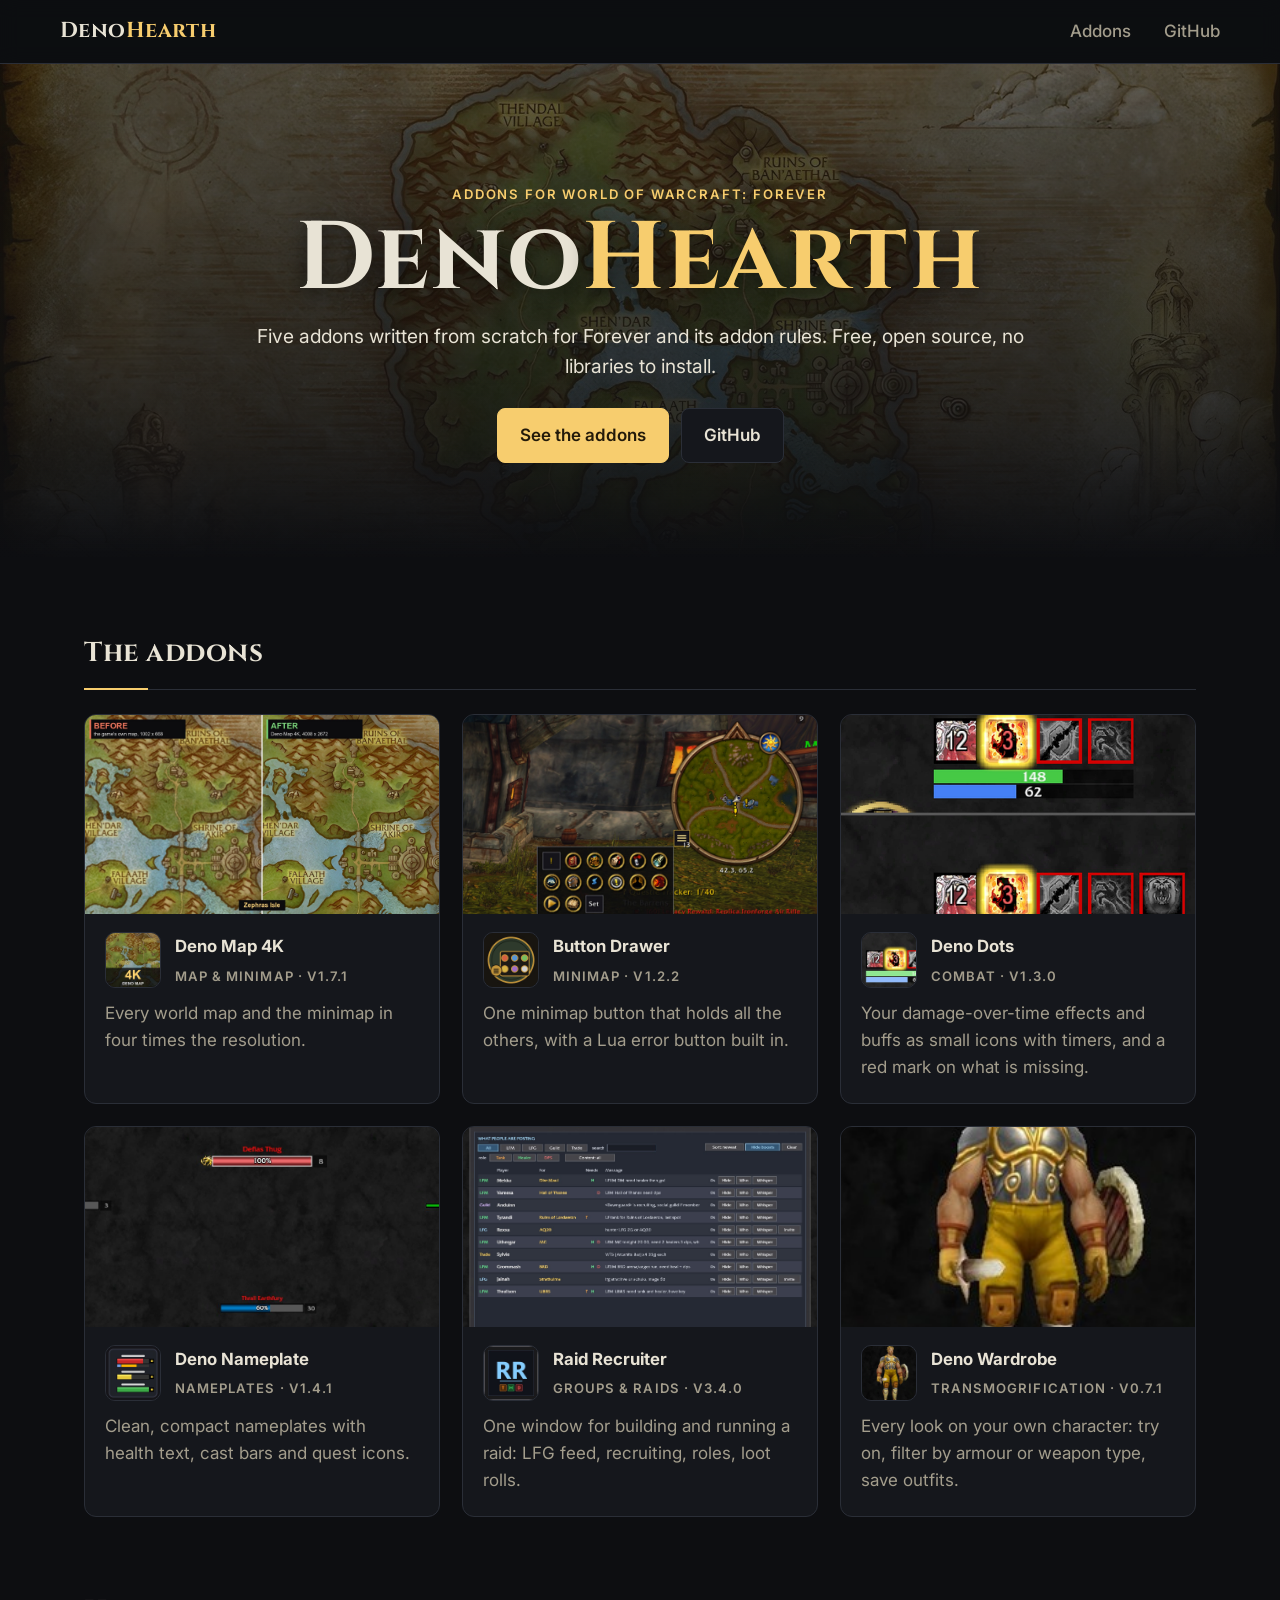
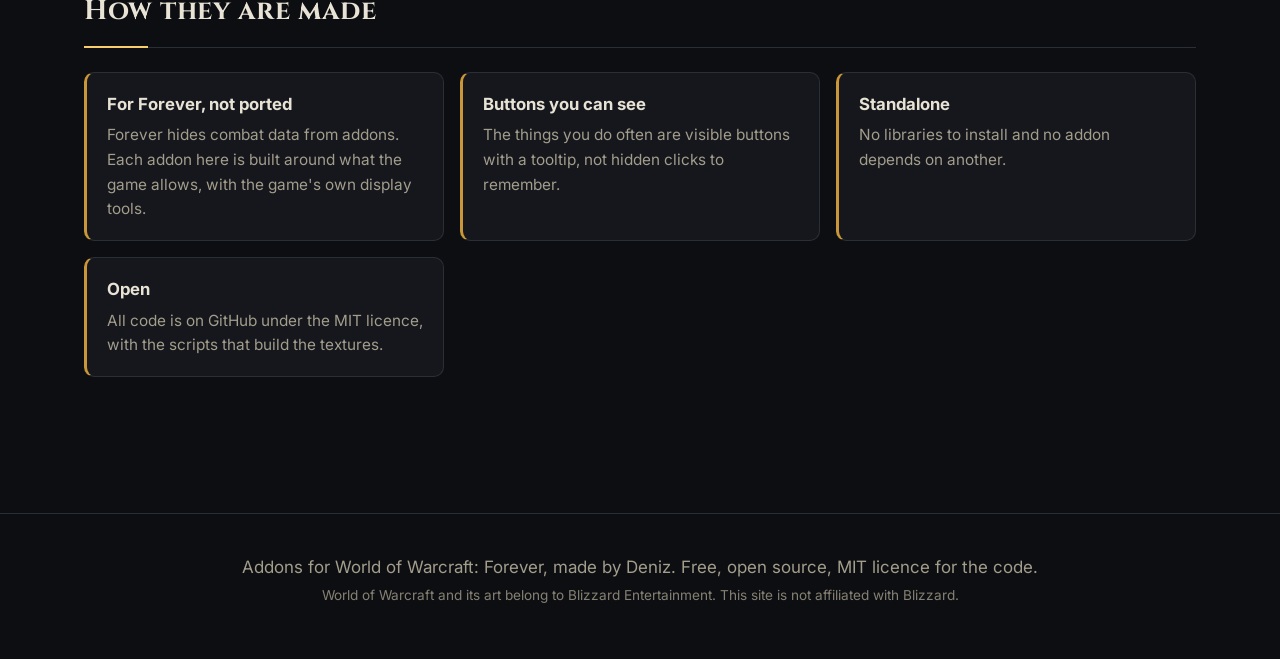
==== index.html @ 020c8f5a "Deno Wardrobe page Co-Authored-By: Claude Opus 5.5 <noreply@anthropic.com>" ====
<!doctype html>
<html lang="en">
<head>
<meta charset="utf-8">
<meta name="viewport" content="width=device-width, initial-scale=1">
<title>DenoHearth - addons for World of Warcraft: Forever</title>
<meta name="description" content="Five free addons for World of Warcraft: Forever: 4K world map and minimap, minimap button drawer, DoT tracker, nameplates and a raid recruiter.">
<meta property="og:title" content="DenoHearth - addons for World of Warcraft: Forever">
<meta property="og:description" content="Five free addons for World of Warcraft: Forever: 4K world map and minimap, minimap button drawer, DoT tracker, nameplates and a raid recruiter.">
<meta property="og:image" content="https://denohearth.github.io/img/banner.jpg">
<meta name="keywords" content="World of Warcraft Forever addons, WoW Forever addon, Classic Plus addons, 4K world map, HD minimap, nameplates, raid recruiting, DoT tracker, minimap button">
<link rel="preconnect" href="https://fonts.googleapis.com">
<link rel="preconnect" href="https://fonts.gstatic.com" crossorigin>
<link href="https://fonts.googleapis.com/css2?family=Cinzel:wght@600;700&family=Inter:wght@400;500;600&display=swap" rel="stylesheet">
<link rel="stylesheet" href="assets/site.css">
<link rel="icon" href="img/favicon.png">
</head>
<body>
<header class="top">
  <a class="brand" href="index.html">Deno<span>Hearth</span></a>
  <nav>
    <a href="index.html#addons">Addons</a>
    <a href="https://github.com/DenoHearth">GitHub</a>
  </nav>
</header>

<section class="hero">
  <div class="inner">
    <p class="kind">Addons for World of Warcraft: Forever</p>
    <h1>Deno<span>Hearth</span></h1>
    <p class="lead">Five addons written from scratch for Forever and its addon rules. Free, open source, no libraries to install.</p>
    <div class="buttons"><a class="btn primary" href="#addons">See the addons</a><a class="btn" href="https://github.com/DenoHearth">GitHub</a></div>
  </div>
</section>
<main>
  <section id="addons">
    <h2>The addons</h2>
    <div class="cards">
    <a class="card" href="addons/deno-map.html">
      <div class="thumb"><img loading="lazy" src="img/DenoMap-2-ZephrasIsle-before-after.jpg" alt=""></div>
      <div class="meta">
        <img class="logo" src="img/deno-map-logo.jpg" alt="" width="56" height="56">
        <div><h3>Deno Map 4K</h3><p class="kind">Map &amp; minimap · v1.7.1</p></div>
      </div>
      <p>Every world map and the minimap in four times the resolution.</p>
    </a>
    <a class="card" href="addons/button-drawer.html">
      <div class="thumb"><img loading="lazy" src="img/ButtonDrawer-1-drawer-open.jpg" alt=""></div>
      <div class="meta">
        <img class="logo" src="img/button-drawer-logo.jpg" alt="" width="56" height="56">
        <div><h3>Button Drawer</h3><p class="kind">Minimap · v1.2.2</p></div>
      </div>
      <p>One minimap button that holds all the others, with a Lua error button built in.</p>
    </a>
    <a class="card" href="addons/deno-dots.html">
      <div class="thumb"><img loading="lazy" src="img/DenoDots-1-up-and-missing.jpg" alt=""></div>
      <div class="meta">
        <img class="logo" src="img/deno-dots-logo.jpg" alt="" width="56" height="56">
        <div><h3>Deno Dots</h3><p class="kind">Combat · v1.3.0</p></div>
      </div>
      <p>Your damage-over-time effects and buffs as small icons with timers, and a red mark on what is missing.</p>
    </a>
    <a class="card" href="addons/deno-nameplate.html">
      <div class="thumb"><img loading="lazy" src="img/DenoNameplate-1-plates.jpg" alt=""></div>
      <div class="meta">
        <img class="logo" src="img/deno-nameplate-logo.jpg" alt="" width="56" height="56">
        <div><h3>Deno Nameplate</h3><p class="kind">Nameplates · v1.4.1</p></div>
      </div>
      <p>Clean, compact nameplates with health text, cast bars and quest icons.</p>
    </a>
    <a class="card" href="addons/raid-recruiter.html">
      <div class="thumb"><img loading="lazy" src="img/RaidRecruiter-1-lfg-feed.jpg" alt=""></div>
      <div class="meta">
        <img class="logo" src="img/raid-recruiter-logo.jpg" alt="" width="56" height="56">
        <div><h3>Raid Recruiter</h3><p class="kind">Groups &amp; raids · v3.4.0</p></div>
      </div>
      <p>One window for building and running a raid: LFG feed, recruiting, roles, loot rolls.</p>
    </a>
    <a class="card" href="addons/deno-wardrobe.html">
      <div class="thumb"><img loading="lazy" src="img/deno-wardrobe-logo.jpg" alt=""></div>
      <div class="meta">
        <img class="logo" src="img/deno-wardrobe-logo.jpg" alt="" width="56" height="56">
        <div><h3>Deno Wardrobe</h3><p class="kind">Transmogrification · v0.7.1</p></div>
      </div>
      <p>Every look on your own character: try on, filter by armour or weapon type, save outfits.</p>
    </a>
    </div>
  </section>
  <section class="about">
    <h2>How they are made</h2>
    <ul class="features">
      <li><h3>For Forever, not ported</h3><p>Forever hides combat data from addons. Each addon here is built around what the game allows, with the game's own display tools.</p></li>
      <li><h3>Buttons you can see</h3><p>The things you do often are visible buttons with a tooltip, not hidden clicks to remember.</p></li>
      <li><h3>Standalone</h3><p>No libraries to install and no addon depends on another.</p></li>
      <li><h3>Open</h3><p>All code is on GitHub under the MIT licence, with the scripts that build the textures.</p></li>
    </ul>
  </section>
</main>

<footer>
  <p>Addons for World of Warcraft: Forever, made by Deniz. Free, open source, MIT licence for the code.</p>
  <p class="small">World of Warcraft and its art belong to Blizzard Entertainment. This site is not affiliated with Blizzard.</p>
</footer>
</body>
</html>
---- assets/site.css ----
:root {
  --bg: #0d0e11;
  --panel: #15171c;
  --panel-2: #1b1e25;
  --line: #2a2e37;
  --text: #e8e3d5;
  --dim: #a39d8c;
  --gold: #f7cd6e;
  --gold-deep: #c9973a;
  --max: 1160px;
}

* { box-sizing: border-box; }
html { scroll-behavior: smooth; }
body {
  margin: 0;
  background: var(--bg);
  color: var(--text);
  font: 17px/1.6 Inter, "Segoe UI", system-ui, sans-serif;
  -webkit-font-smoothing: antialiased;
}
img { max-width: 100%; height: auto; display: block; }
a { color: var(--gold); text-decoration: none; }
a:hover { text-decoration: underline; }
code {
  font: 0.9em Consolas, "Cascadia Mono", monospace;
  background: var(--panel-2);
  border: 1px solid var(--line);
  border-radius: 5px;
  padding: 1px 6px;
}
h1, h2, .brand { font-family: Cinzel, Georgia, serif; letter-spacing: 0.02em; }
h2 {
  font-size: 1.7rem;
  margin: 0 0 24px;
  padding-bottom: 12px;
  border-bottom: 1px solid var(--line);
}
h2::after {
  content: "";
  display: block;
  width: 64px;
  height: 2px;
  background: var(--gold);
  position: relative;
  top: 13px;
}
h3 { margin: 0 0 6px; font-size: 1.05rem; }

/* top bar */
.top {
  position: sticky; top: 0; z-index: 10;
  display: flex; align-items: center; justify-content: space-between;
  padding: 14px max(24px, calc((100vw - var(--max)) / 2));
  background: rgba(13, 14, 17, 0.86);
  backdrop-filter: blur(10px);
  border-bottom: 1px solid var(--line);
}
.brand { font-size: 1.35rem; font-weight: 700; color: var(--text); }
.brand span, .hero h1 span { color: var(--gold); }
.brand:hover { text-decoration: none; }
.top nav a { color: var(--dim); margin-left: 28px; font-weight: 500; }
.top nav a:hover { color: var(--gold); text-decoration: none; }

/* front page hero */
.hero {
  background:
    linear-gradient(180deg, rgba(13, 14, 17, 0.55) 0%, rgba(13, 14, 17, 0.82) 70%, var(--bg) 100%),
    url("../img/hero.jpg") center 30% / cover no-repeat;
  padding: 120px 24px 96px;
  text-align: center;
}
.hero .inner { max-width: 820px; margin: 0 auto; }
.hero h1 { font-size: clamp(3rem, 9vw, 6rem); margin: 6px 0 14px; line-height: 1; text-shadow: 0 4px 24px rgba(0, 0, 0, 0.6); }
.kind { color: var(--gold); font-size: 0.82rem; font-weight: 600; letter-spacing: 0.14em; text-transform: uppercase; margin: 0 0 6px; }
.lead { font-size: 1.2rem; color: var(--text); margin: 0 0 26px; }

.buttons { display: flex; flex-wrap: wrap; gap: 12px; }
.hero .buttons { justify-content: center; }
.btn {
  display: inline-block;
  padding: 13px 22px;
  min-height: 48px;
  border: 1px solid var(--line);
  border-radius: 8px;
  background: var(--panel);
  color: var(--text);
  font-weight: 600;
}
.btn:hover { border-color: var(--gold); text-decoration: none; }
.btn.primary { background: var(--gold); border-color: var(--gold); color: #231a0a; }
.btn.primary:hover { background: #ffdc8c; }

main { max-width: var(--max); margin: 0 auto; padding: 0 24px 40px; }
main > section, main.addon > section { margin-top: 72px; }

/* addon cards */
.cards { display: grid; grid-template-columns: repeat(auto-fill, minmax(320px, 1fr)); gap: 22px; }
.card {
  display: block;
  background: var(--panel);
  border: 1px solid var(--line);
  border-radius: 12px;
  overflow: hidden;
  color: var(--text);
  transition: transform 0.15s ease, border-color 0.15s ease;
}
.card:hover { transform: translateY(-4px); border-color: var(--gold-deep); text-decoration: none; }
.card .thumb { aspect-ratio: 16 / 9; background: #08090b; overflow: hidden; }
.card .thumb img { width: 100%; height: 100%; object-fit: cover; }
.card .meta { display: flex; align-items: center; gap: 14px; padding: 18px 20px 0; }
.card .meta .logo { border-radius: 10px; border: 1px solid var(--line); }
.card .meta .kind { margin: 0; color: var(--dim); letter-spacing: 0.08em; }
.card > p { margin: 12px 20px 22px; color: var(--dim); }

/* feature lists */
.features { list-style: none; margin: 0; padding: 0; display: grid; grid-template-columns: repeat(auto-fill, minmax(300px, 1fr)); gap: 16px; }
.features li { background: var(--panel); border: 1px solid var(--line); border-left: 3px solid var(--gold-deep); border-radius: 10px; padding: 18px 20px; }
.features p { margin: 0; color: var(--dim); font-size: 0.96rem; }
.features h3 { color: var(--text); }

/* addon page */
.addon .wide { width: 100%; border-radius: 0 0 14px 14px; border: 1px solid var(--line); border-top: 0; }
.addon .head { display: flex; gap: 28px; align-items: flex-start; margin-top: 48px; }
.addon .head .logo { border-radius: 18px; border: 1px solid var(--line); flex: none; }
.addon h1 { font-size: clamp(2.2rem, 5vw, 3.4rem); margin: 0 0 10px; line-height: 1.1; }
.addon .lead { color: var(--dim); max-width: 760px; }
.intro { margin-top: 36px; font-size: 1.1rem; max-width: 820px; }

.gallery { display: grid; grid-template-columns: repeat(auto-fill, minmax(340px, 1fr)); gap: 18px; }
.shot { display: block; background: var(--panel); border: 1px solid var(--line); border-radius: 10px; overflow: hidden; color: var(--dim); }
.shot:hover { border-color: var(--gold-deep); text-decoration: none; }
.shot img { width: 100%; aspect-ratio: 16 / 9; object-fit: contain; background: #08090b; }
.shot span { display: block; padding: 10px 14px; font-size: 0.92rem; }

.steps { margin: 0; padding-left: 22px; max-width: 820px; }
.steps li { margin-bottom: 10px; }

footer { margin-top: 96px; padding: 36px 24px 48px; border-top: 1px solid var(--line); text-align: center; color: var(--dim); }
footer p { margin: 4px 0; }
footer .small { font-size: 0.85rem; opacity: 0.8; }

@media (max-width: 640px) {
  .addon .head { flex-direction: column; gap: 16px; }
  .hero { padding: 80px 20px 64px; }
  .top nav a { margin-left: 18px; }
}
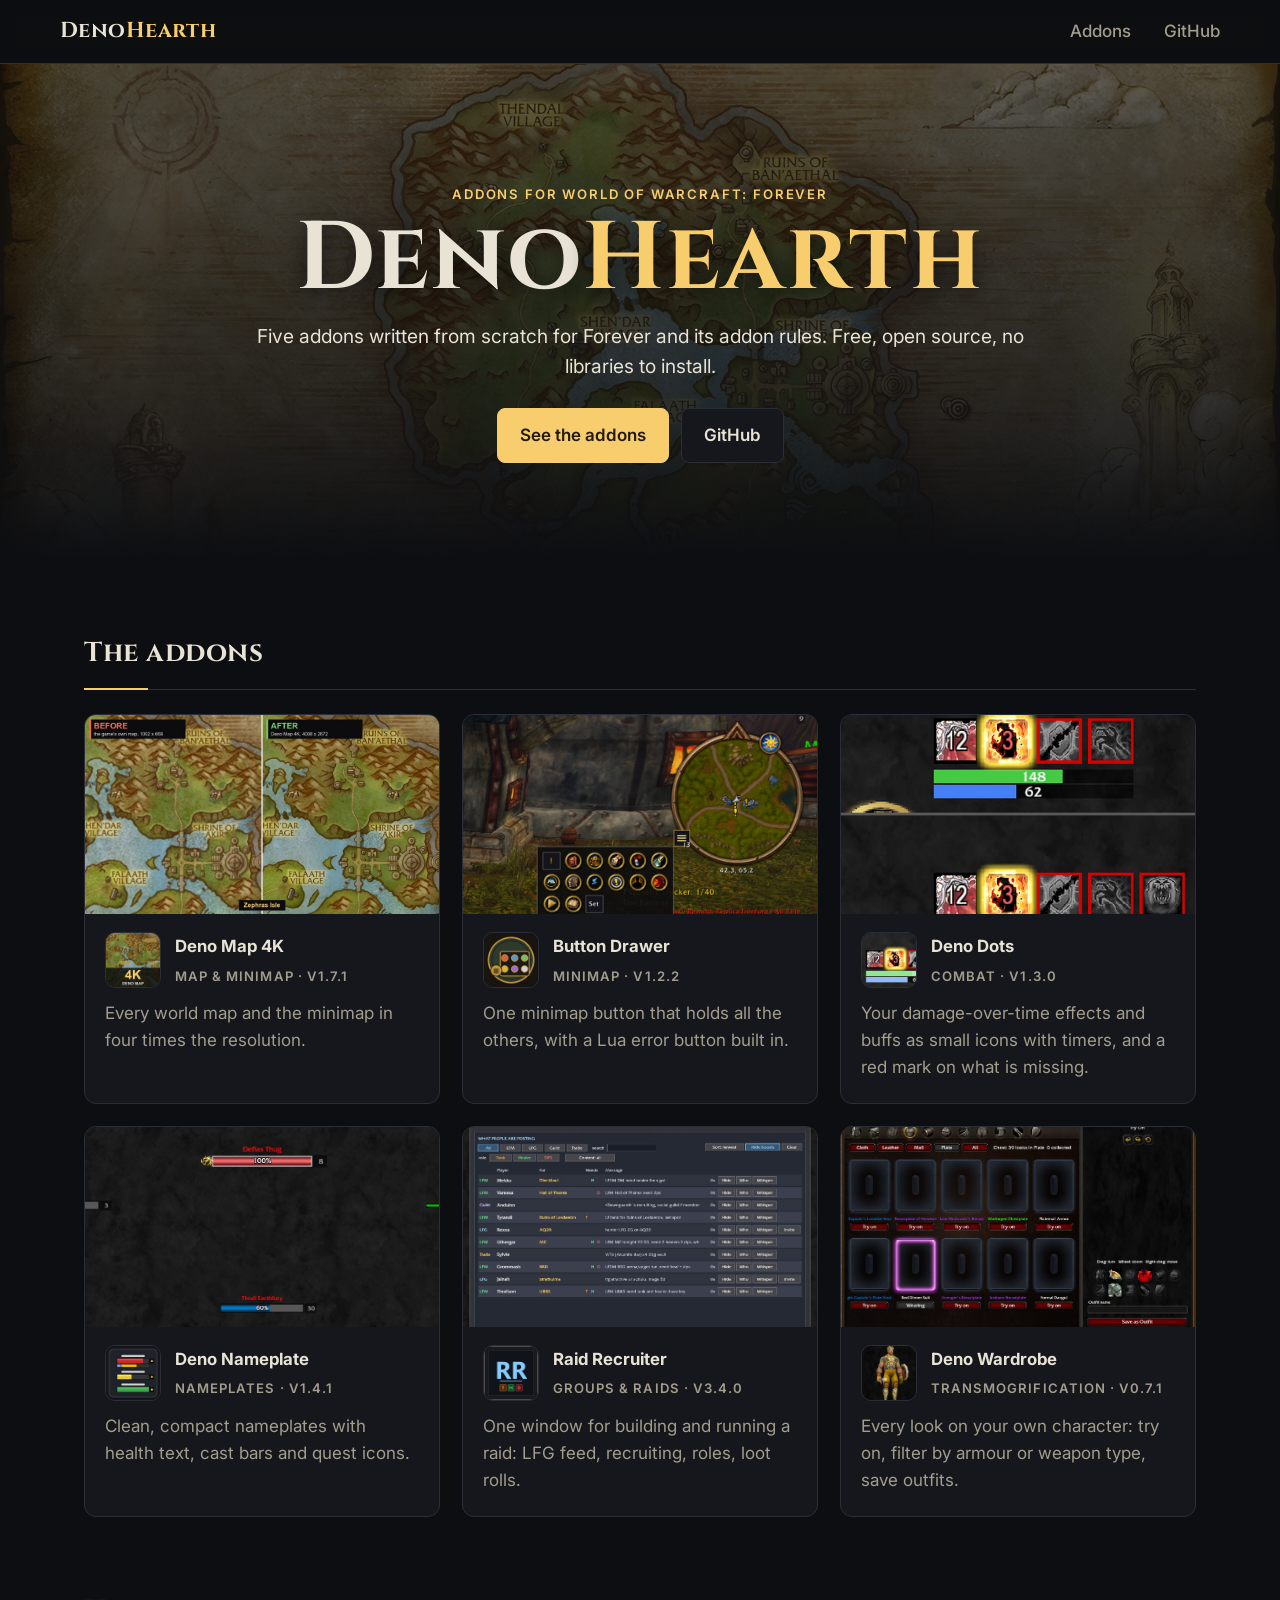
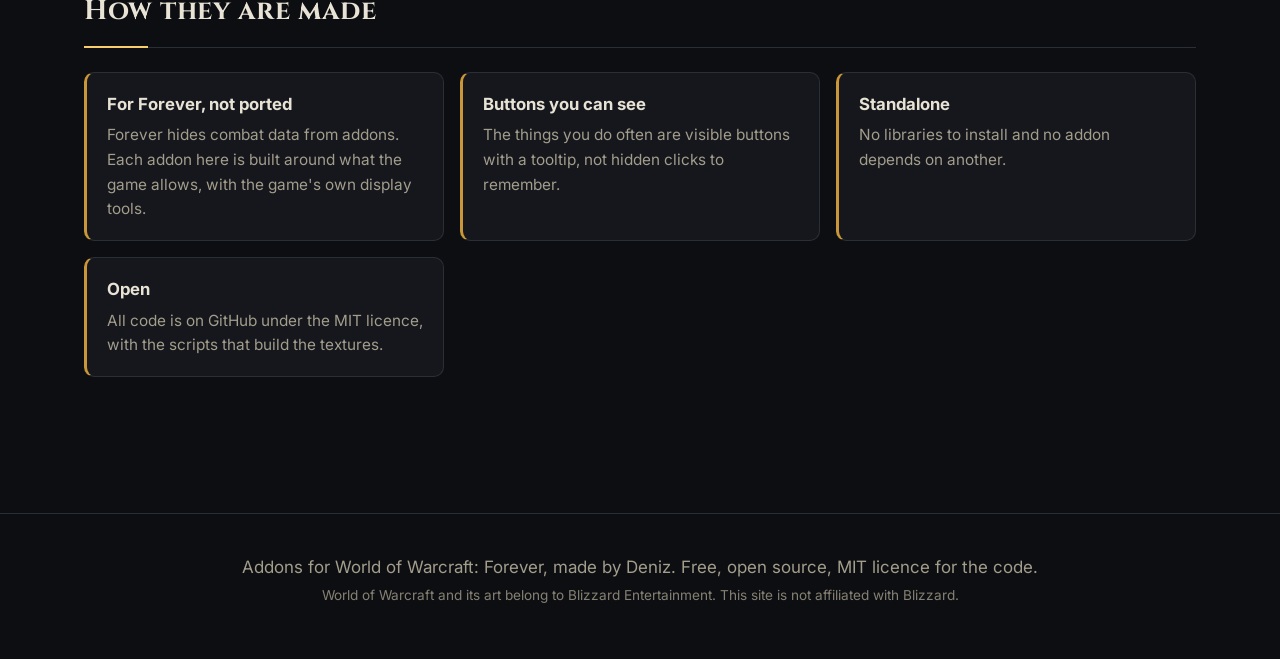
==== commit 9b65dbbf: "Deno Wardrobe gallery Co-Authored-By: Claude Opus 5.5 <noreply@anthropic.com>" ====
--- a/index.html
+++ b/index.html
@@ -77,7 +77,7 @@
       <p>One window for building and running a raid: LFG feed, recruiting, roles, loot rolls.</p>
     </a>
     <a class="card" href="addons/deno-wardrobe.html">
-      <div class="thumb"><img loading="lazy" src="img/deno-wardrobe-logo.jpg" alt=""></div>
+      <div class="thumb"><img loading="lazy" src="img/DenoWardrobe-1-chest-try-on.jpg" alt=""></div>
       <div class="meta">
         <img class="logo" src="img/deno-wardrobe-logo.jpg" alt="" width="56" height="56">
         <div><h3>Deno Wardrobe</h3><p class="kind">Transmogrification · v0.7.1</p></div>
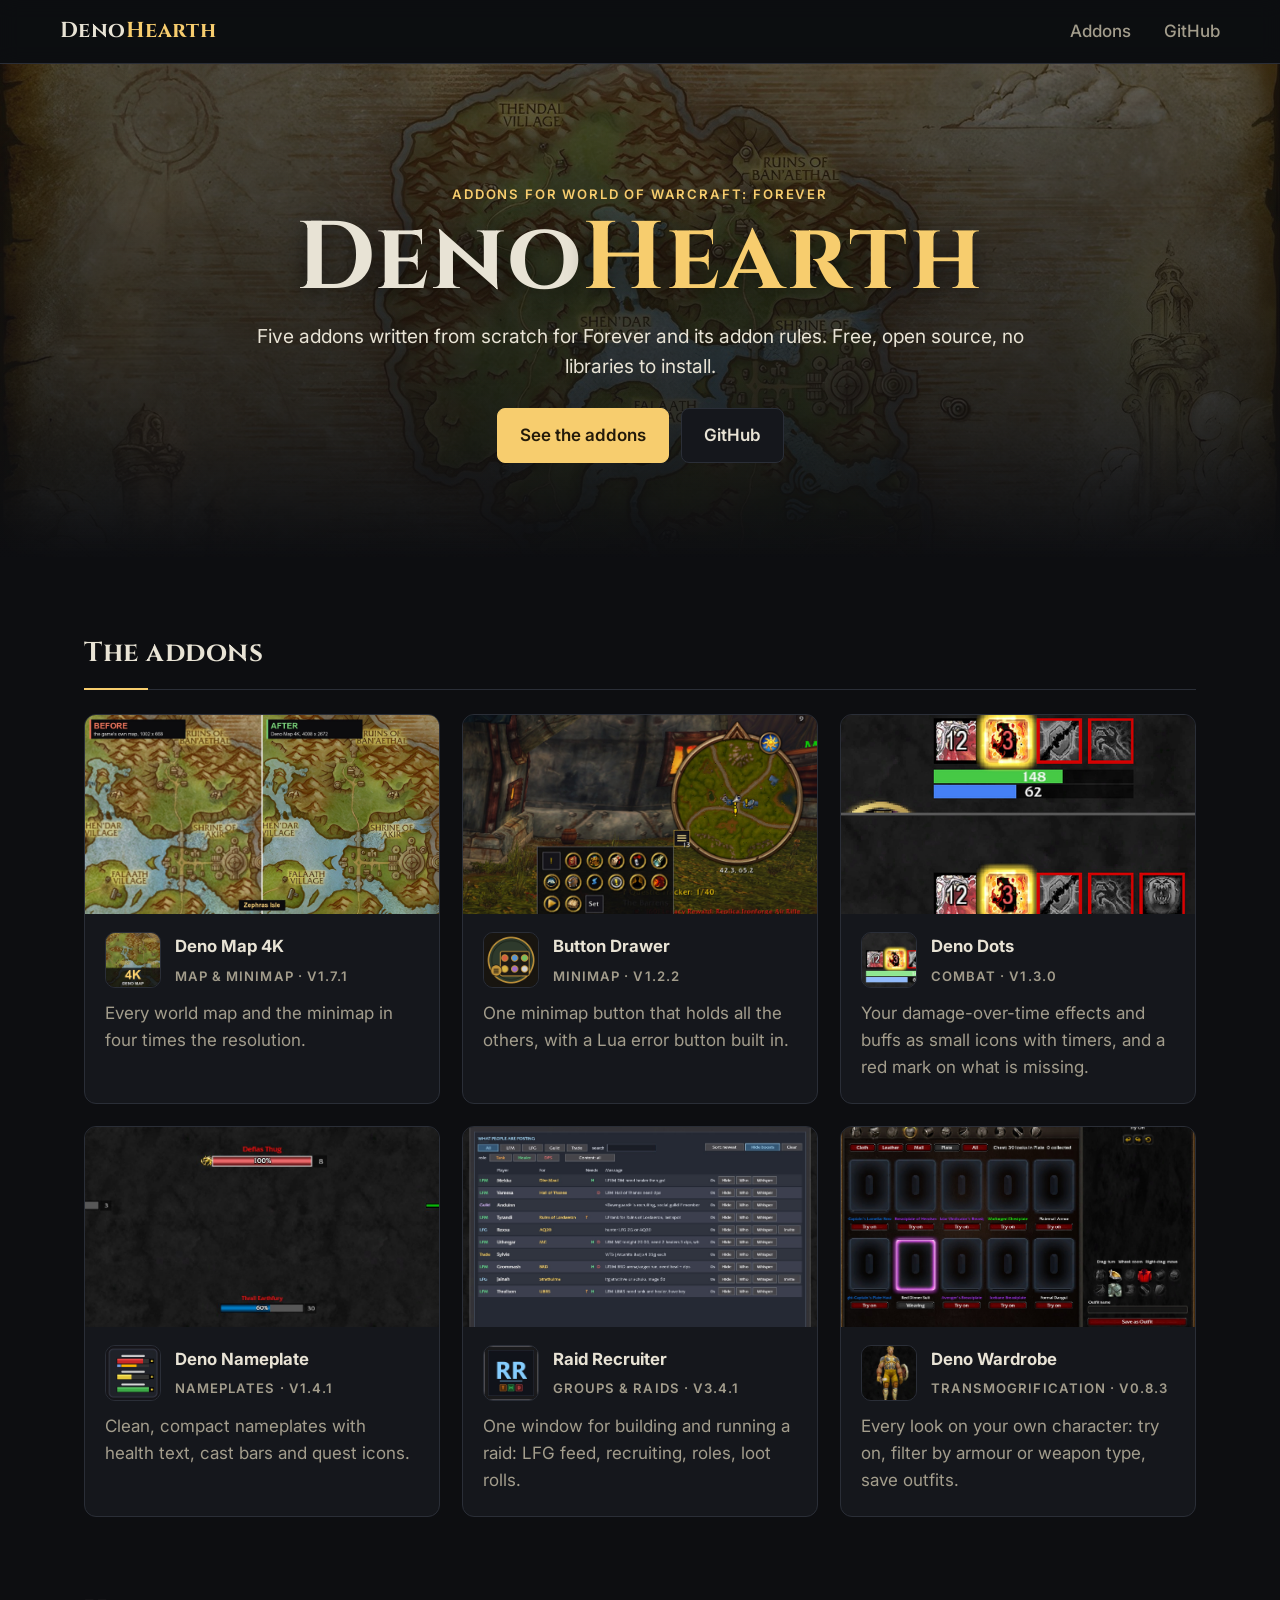
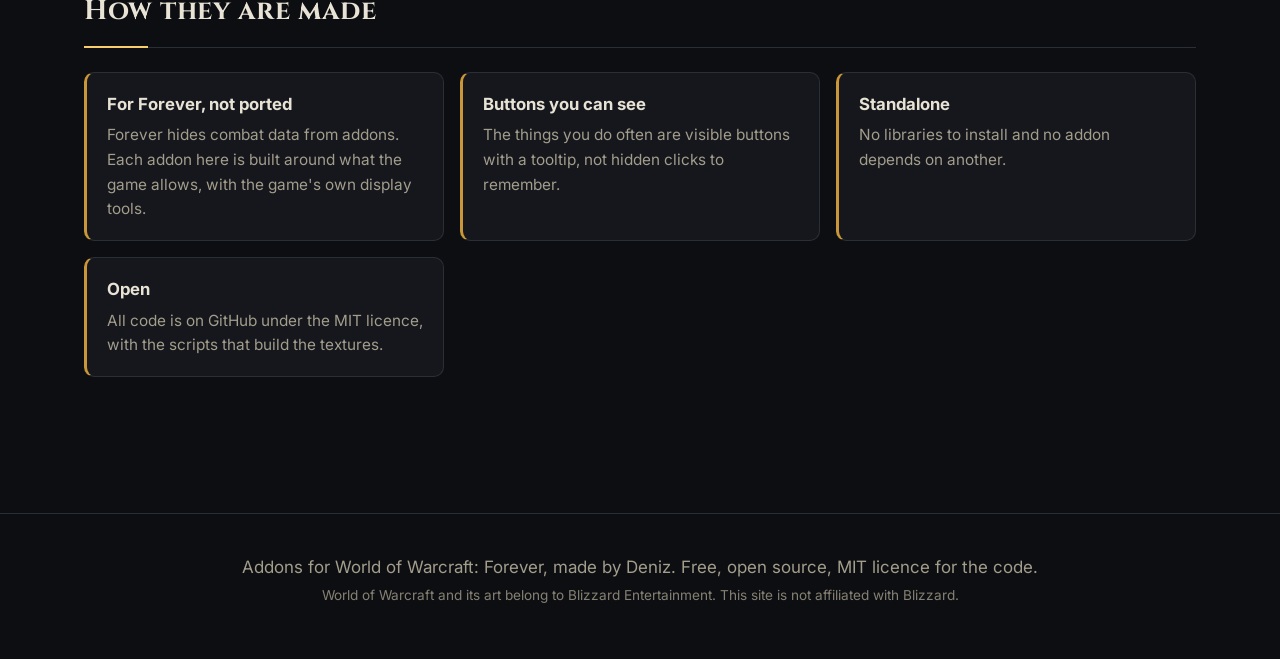
==== commit 90f6f729: "Raid Recruiter 3.4.1 Co-Authored-By: Claude Opus 5.5 <noreply@anthropic.com>" ====
--- a/index.html
+++ b/index.html
@@ -72,7 +72,7 @@
       <div class="thumb"><img loading="lazy" src="img/RaidRecruiter-1-lfg-feed.jpg" alt=""></div>
       <div class="meta">
         <img class="logo" src="img/raid-recruiter-logo.jpg" alt="" width="56" height="56">
-        <div><h3>Raid Recruiter</h3><p class="kind">Groups &amp; raids · v3.4.0</p></div>
+        <div><h3>Raid Recruiter</h3><p class="kind">Groups &amp; raids · v3.4.1</p></div>
       </div>
       <p>One window for building and running a raid: LFG feed, recruiting, roles, loot rolls.</p>
     </a>
@@ -80,7 +80,7 @@
       <div class="thumb"><img loading="lazy" src="img/DenoWardrobe-1-chest-try-on.jpg" alt=""></div>
       <div class="meta">
         <img class="logo" src="img/deno-wardrobe-logo.jpg" alt="" width="56" height="56">
-        <div><h3>Deno Wardrobe</h3><p class="kind">Transmogrification · v0.7.1</p></div>
+        <div><h3>Deno Wardrobe</h3><p class="kind">Transmogrification · v0.8.3</p></div>
       </div>
       <p>Every look on your own character: try on, filter by armour or weapon type, save outfits.</p>
     </a>
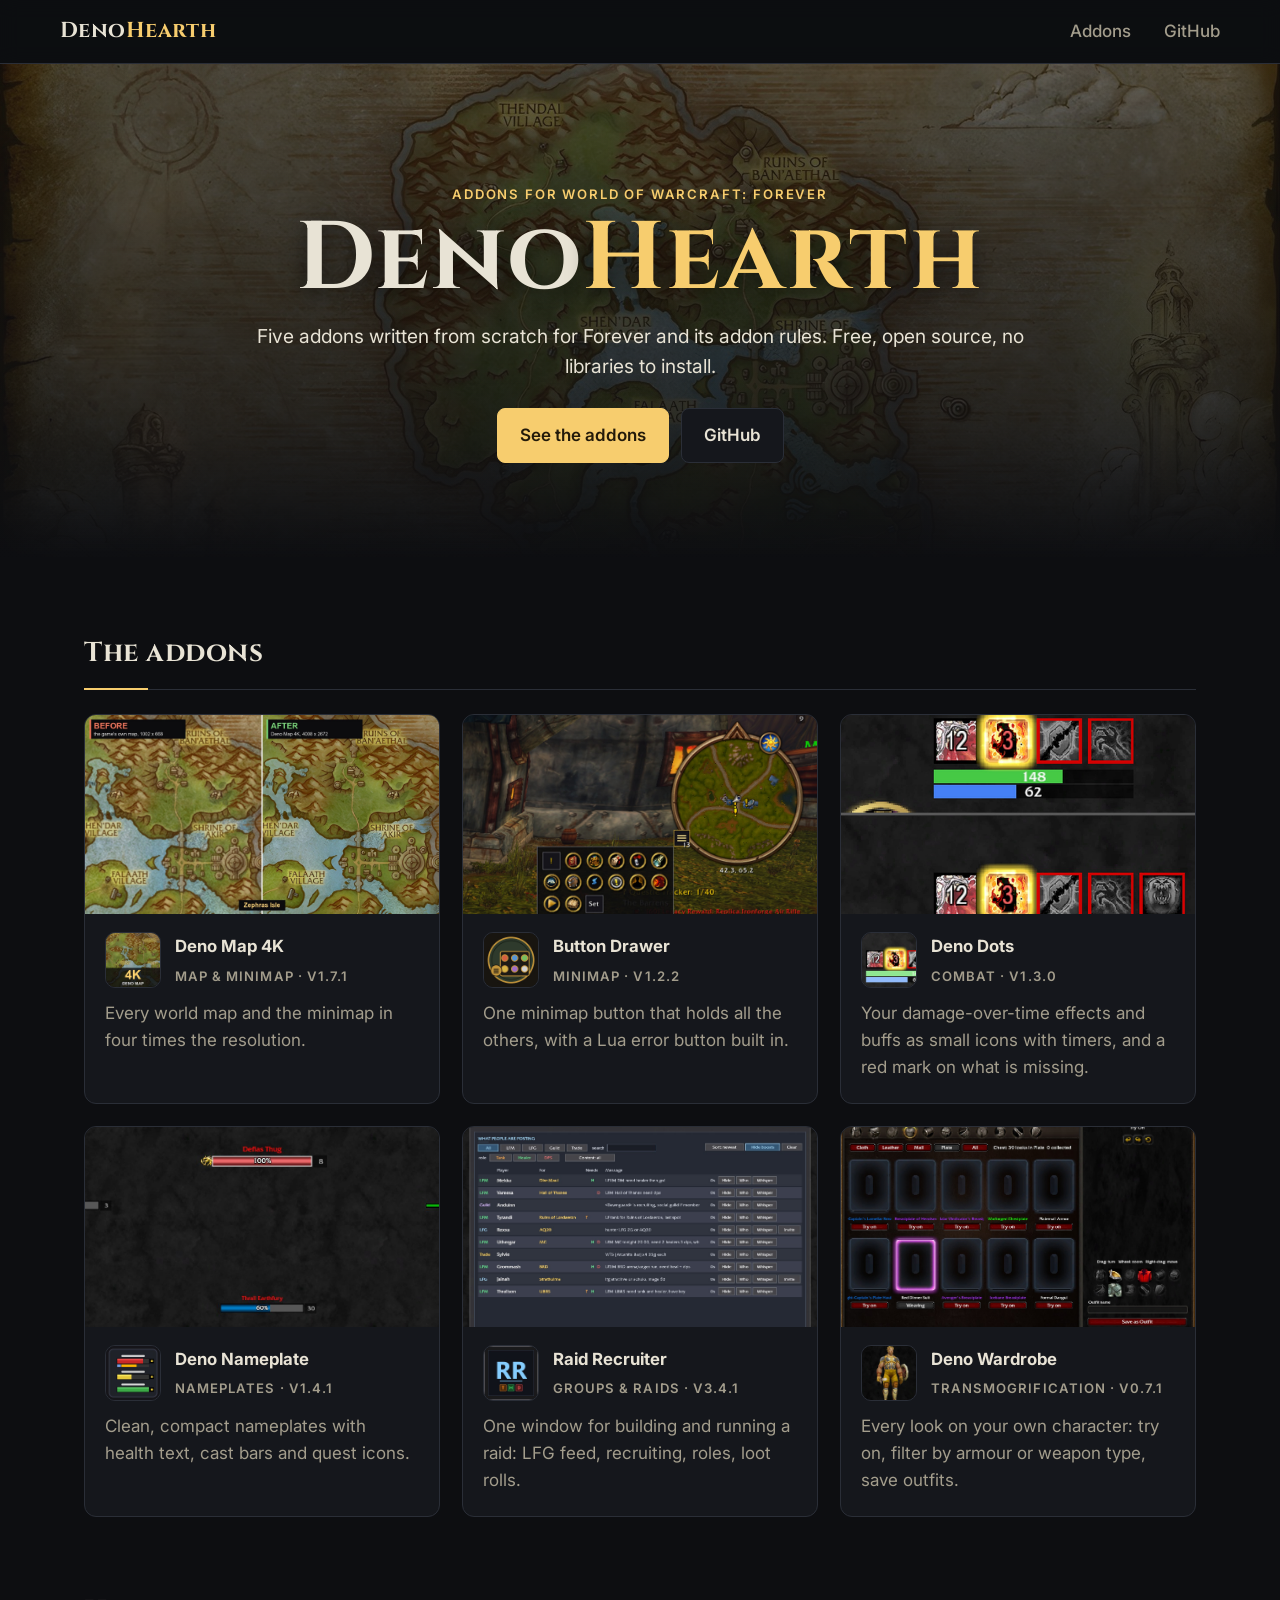
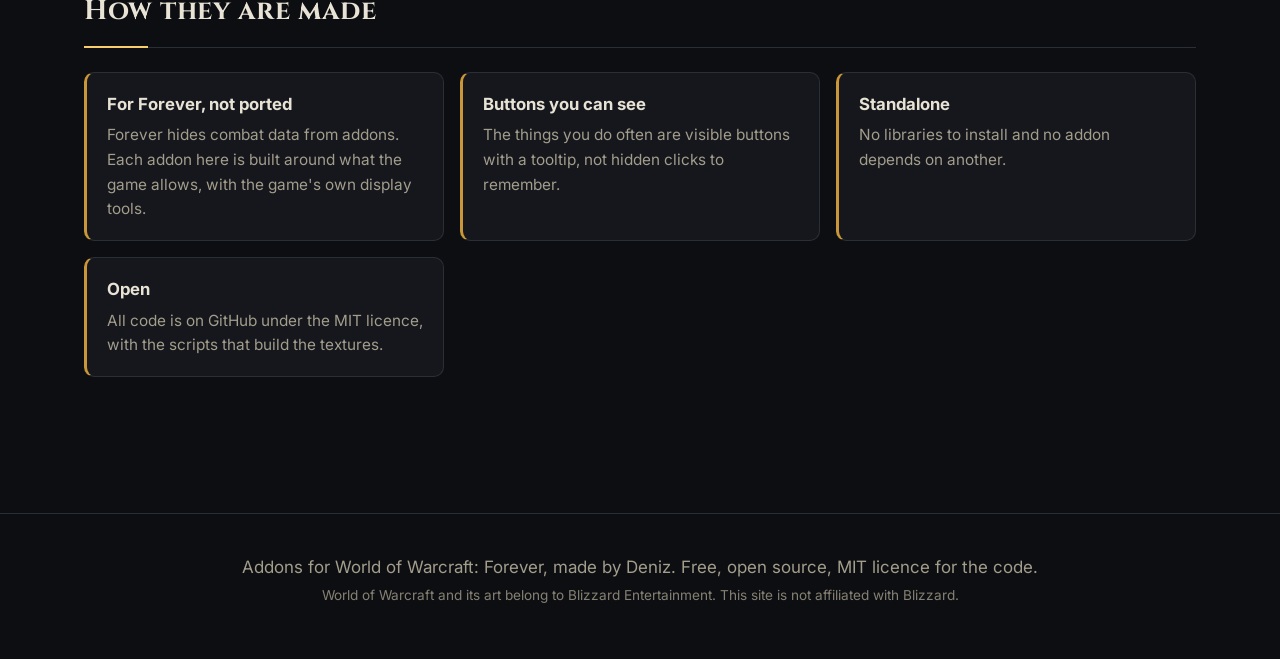
==== commit 5118d709: "Keep Deno Wardrobe page at its published 0.7.1 Co-Authored-By: Claude Opus 5.5 <noreply@anthropic.co" ====
--- a/index.html
+++ b/index.html
@@ -80,7 +80,7 @@
       <div class="thumb"><img loading="lazy" src="img/DenoWardrobe-1-chest-try-on.jpg" alt=""></div>
       <div class="meta">
         <img class="logo" src="img/deno-wardrobe-logo.jpg" alt="" width="56" height="56">
-        <div><h3>Deno Wardrobe</h3><p class="kind">Transmogrification · v0.8.3</p></div>
+        <div><h3>Deno Wardrobe</h3><p class="kind">Transmogrification · v0.7.1</p></div>
       </div>
       <p>Every look on your own character: try on, filter by armour or weapon type, save outfits.</p>
     </a>
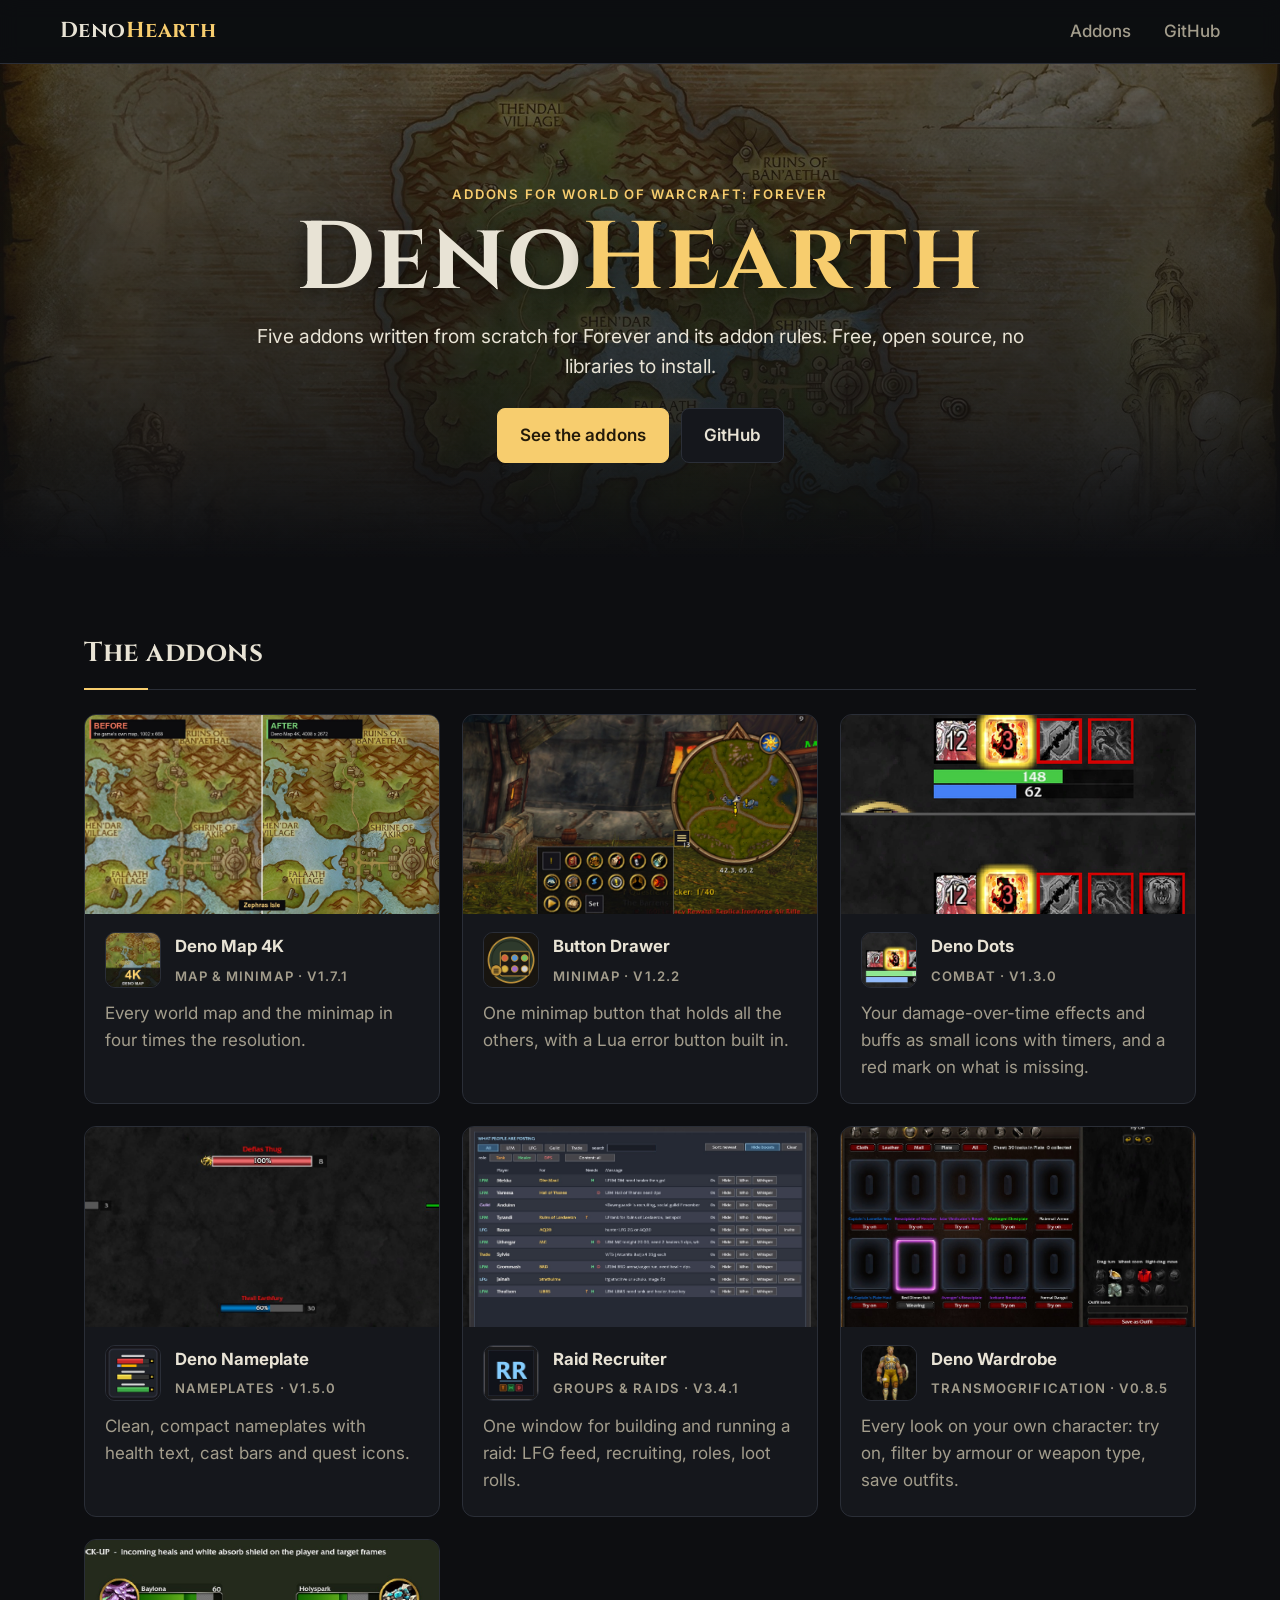
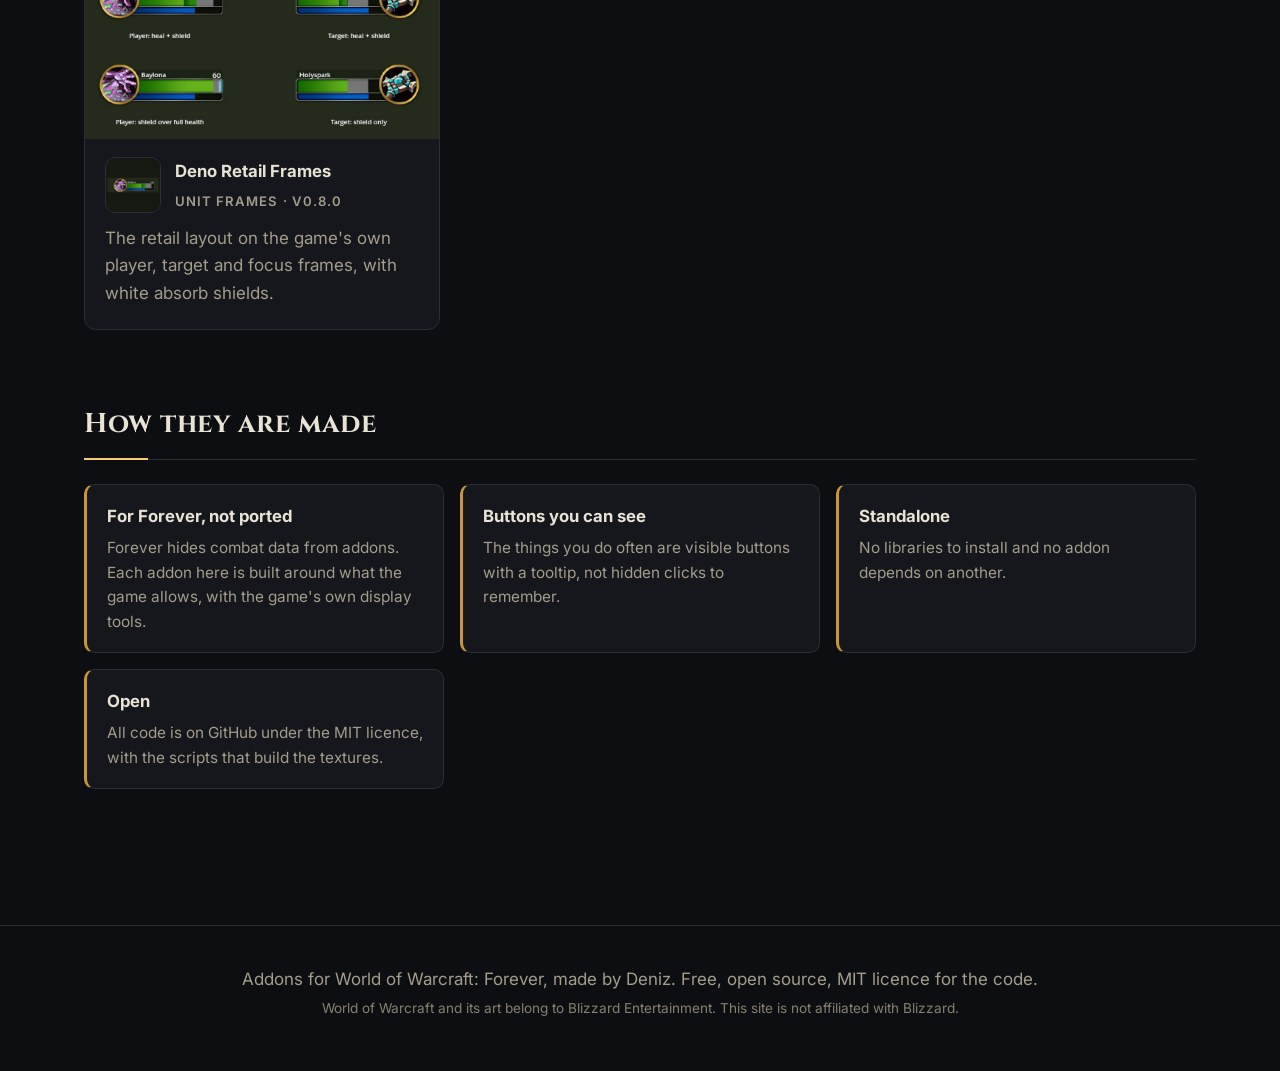
==== commit 9b6fc88a: "Deno Nameplate 1.5.0, Deno Wardrobe 0.8.5 page, new Deno Retail Frames page Co-Authored-By: Claude O" ====
--- a/index.html
+++ b/index.html
@@ -64,7 +64,7 @@
       <div class="thumb"><img loading="lazy" src="img/DenoNameplate-1-plates.jpg" alt=""></div>
       <div class="meta">
         <img class="logo" src="img/deno-nameplate-logo.jpg" alt="" width="56" height="56">
-        <div><h3>Deno Nameplate</h3><p class="kind">Nameplates · v1.4.1</p></div>
+        <div><h3>Deno Nameplate</h3><p class="kind">Nameplates · v1.5.0</p></div>
       </div>
       <p>Clean, compact nameplates with health text, cast bars and quest icons.</p>
     </a>
@@ -80,9 +80,17 @@
       <div class="thumb"><img loading="lazy" src="img/DenoWardrobe-1-chest-try-on.jpg" alt=""></div>
       <div class="meta">
         <img class="logo" src="img/deno-wardrobe-logo.jpg" alt="" width="56" height="56">
-        <div><h3>Deno Wardrobe</h3><p class="kind">Transmogrification · v0.7.1</p></div>
+        <div><h3>Deno Wardrobe</h3><p class="kind">Transmogrification · v0.8.5</p></div>
       </div>
       <p>Every look on your own character: try on, filter by armour or weapon type, save outfits.</p>
+    </a>
+    <a class="card" href="addons/deno-retail-frames.html">
+      <div class="thumb"><img loading="lazy" src="img/DenoRetailFrames-1-heals-and-white-shield.jpg" alt=""></div>
+      <div class="meta">
+        <img class="logo" src="img/deno-retail-frames-logo.jpg" alt="" width="56" height="56">
+        <div><h3>Deno Retail Frames</h3><p class="kind">Unit frames · v0.8.0</p></div>
+      </div>
+      <p>The retail layout on the game&#x27;s own player, target and focus frames, with white absorb shields.</p>
     </a>
     </div>
   </section>
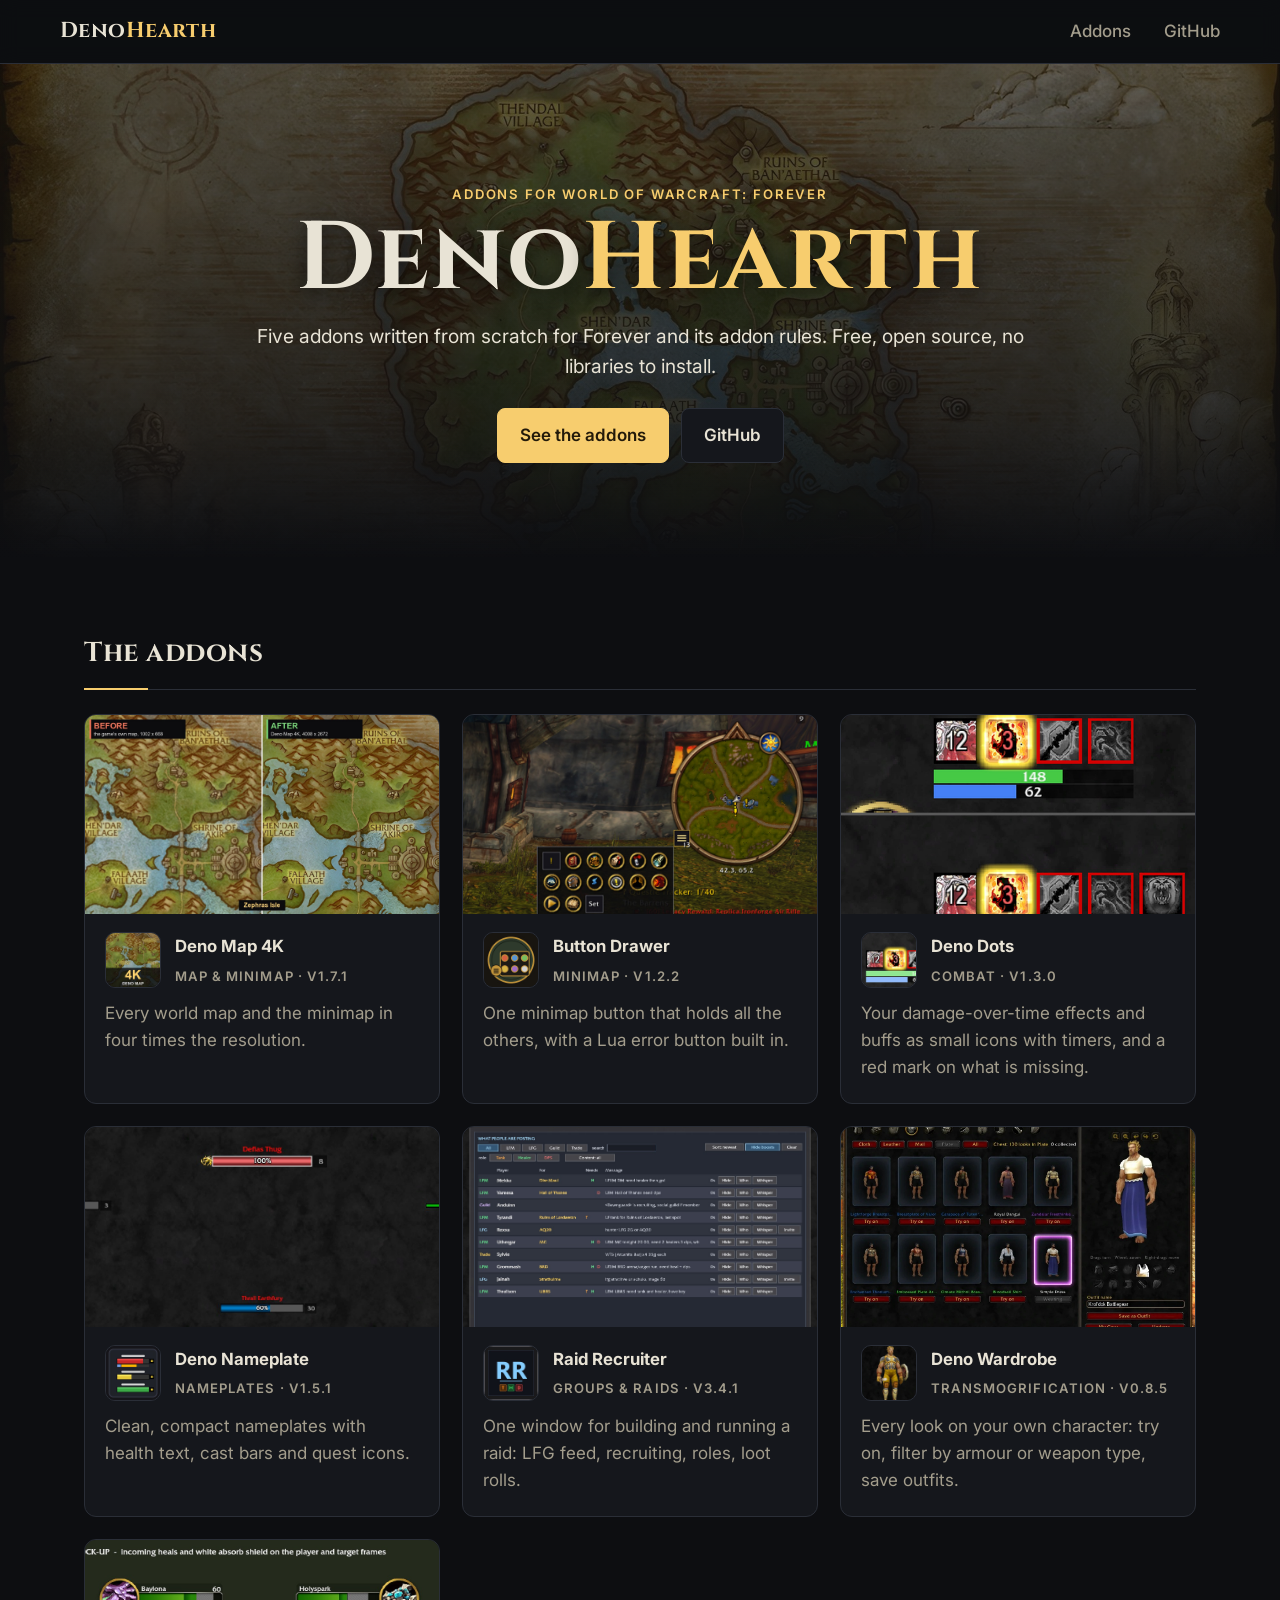
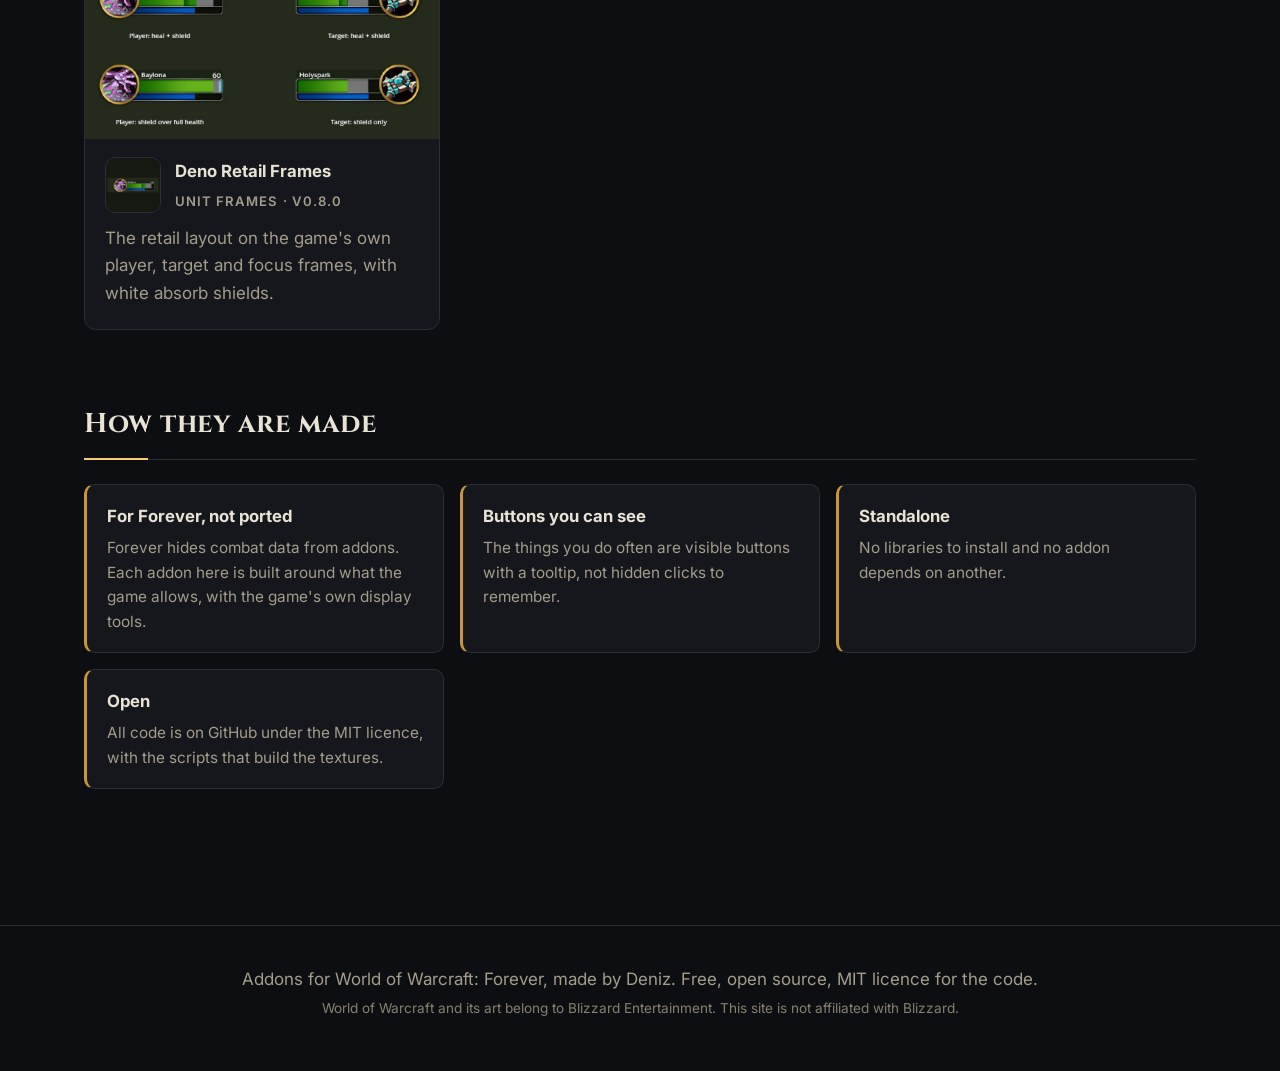
==== commit c7dabea0: "Deno Nameplate 1.5.1 Co-Authored-By: Claude Opus 5.5 <noreply@anthropic.com>" ====
--- a/index.html
+++ b/index.html
@@ -64,7 +64,7 @@
       <div class="thumb"><img loading="lazy" src="img/DenoNameplate-1-plates.jpg" alt=""></div>
       <div class="meta">
         <img class="logo" src="img/deno-nameplate-logo.jpg" alt="" width="56" height="56">
-        <div><h3>Deno Nameplate</h3><p class="kind">Nameplates · v1.5.0</p></div>
+        <div><h3>Deno Nameplate</h3><p class="kind">Nameplates · v1.5.1</p></div>
       </div>
       <p>Clean, compact nameplates with health text, cast bars and quest icons.</p>
     </a>
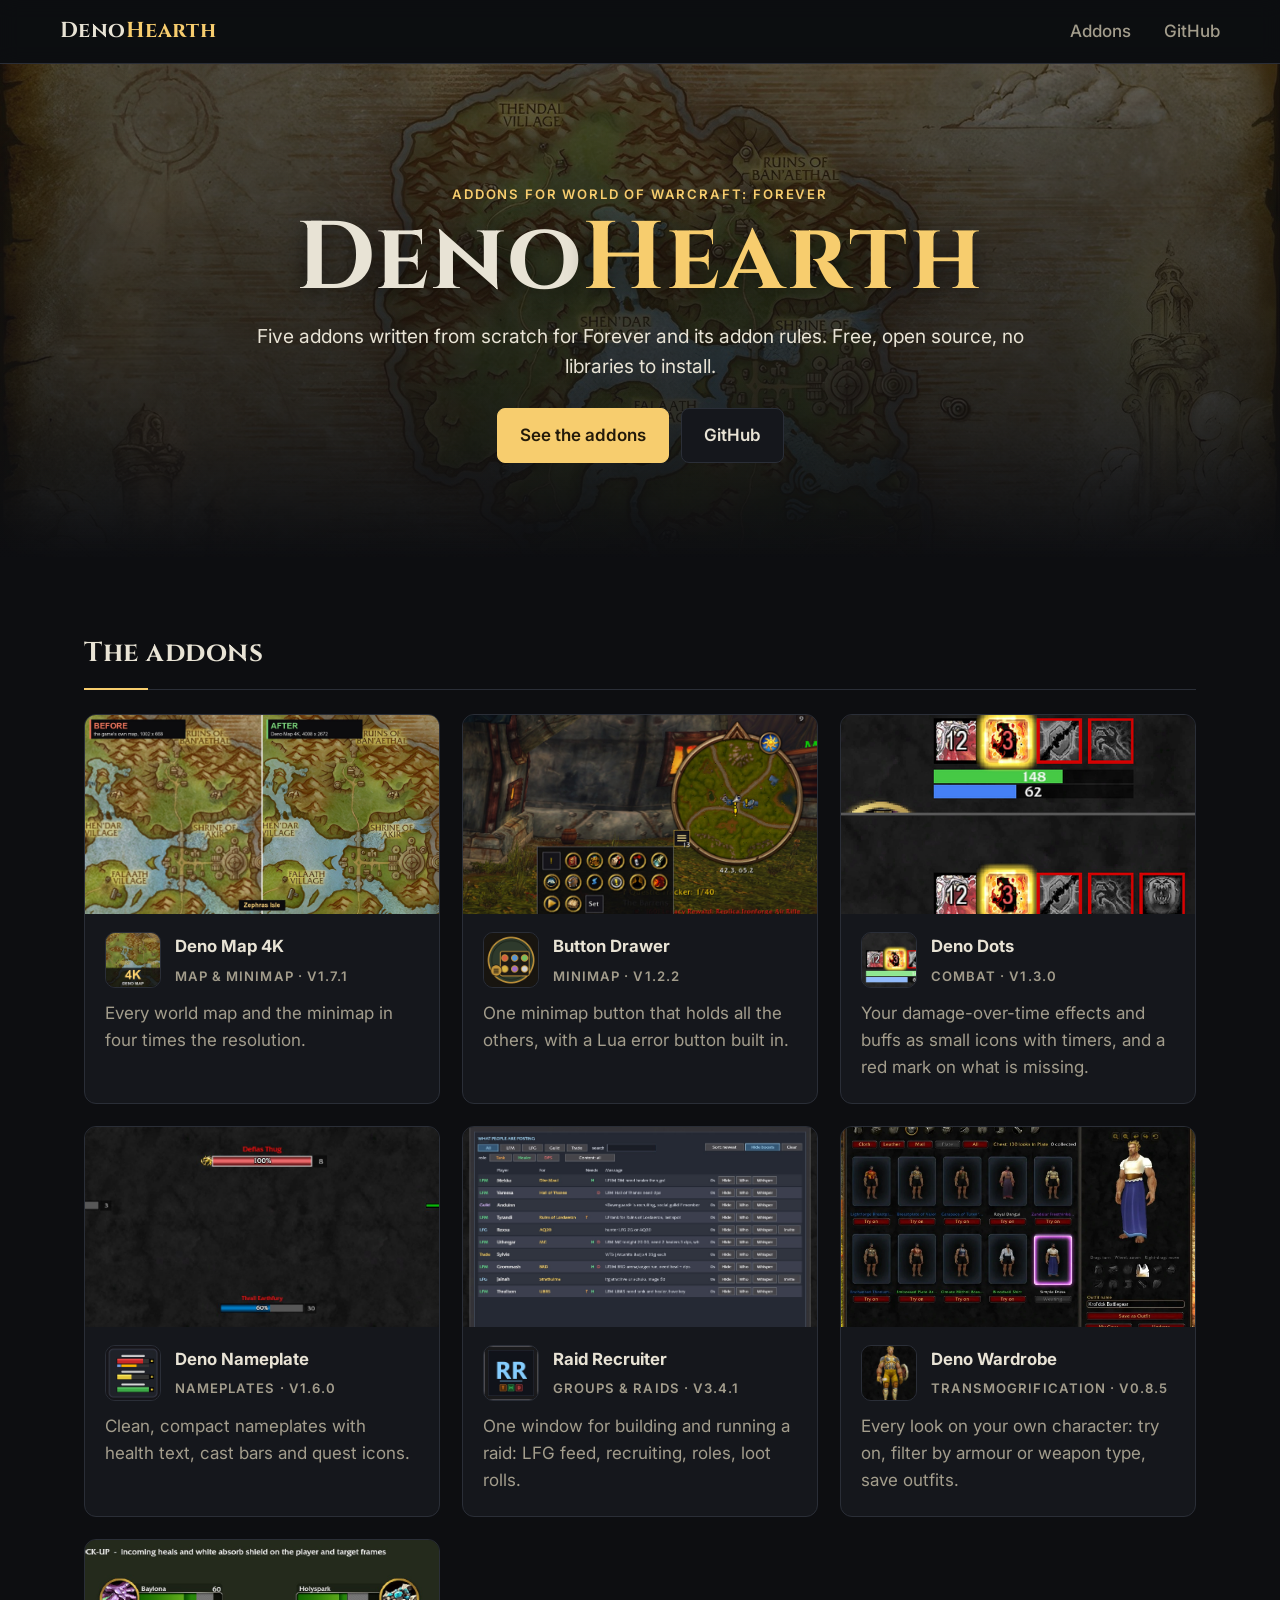
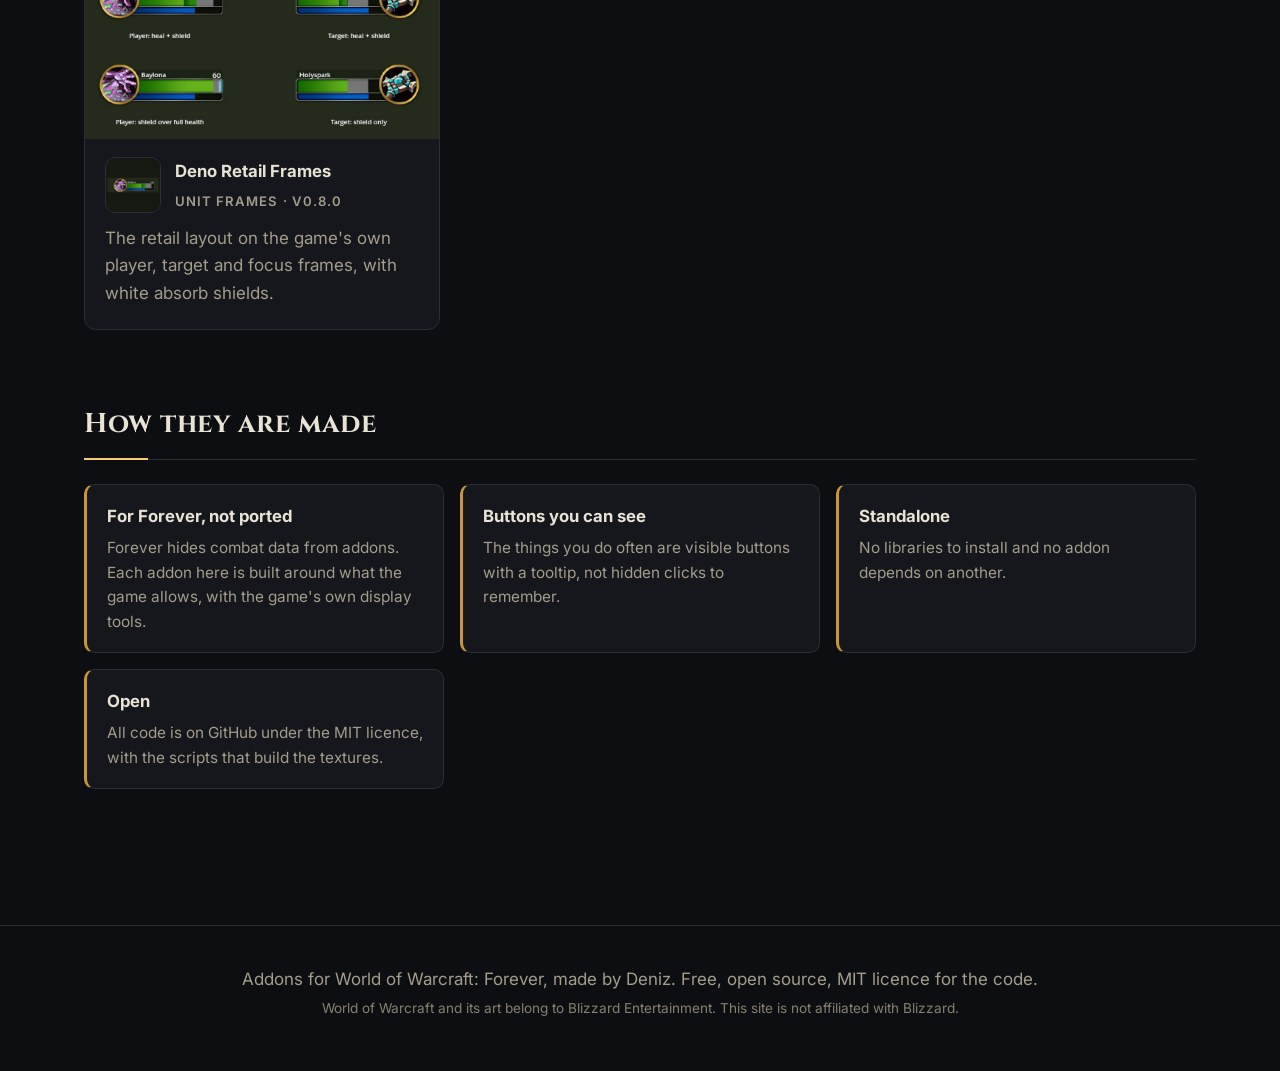
==== commit 3c7209c9: "Deno Nameplate v1.6.0 Co-Authored-By: Claude Opus 5.5 <noreply@anthropic.com>" ====
--- a/index.html
+++ b/index.html
@@ -64,7 +64,7 @@
       <div class="thumb"><img loading="lazy" src="img/DenoNameplate-1-plates.jpg" alt=""></div>
       <div class="meta">
         <img class="logo" src="img/deno-nameplate-logo.jpg" alt="" width="56" height="56">
-        <div><h3>Deno Nameplate</h3><p class="kind">Nameplates · v1.5.1</p></div>
+        <div><h3>Deno Nameplate</h3><p class="kind">Nameplates · v1.6.0</p></div>
       </div>
       <p>Clean, compact nameplates with health text, cast bars and quest icons.</p>
     </a>
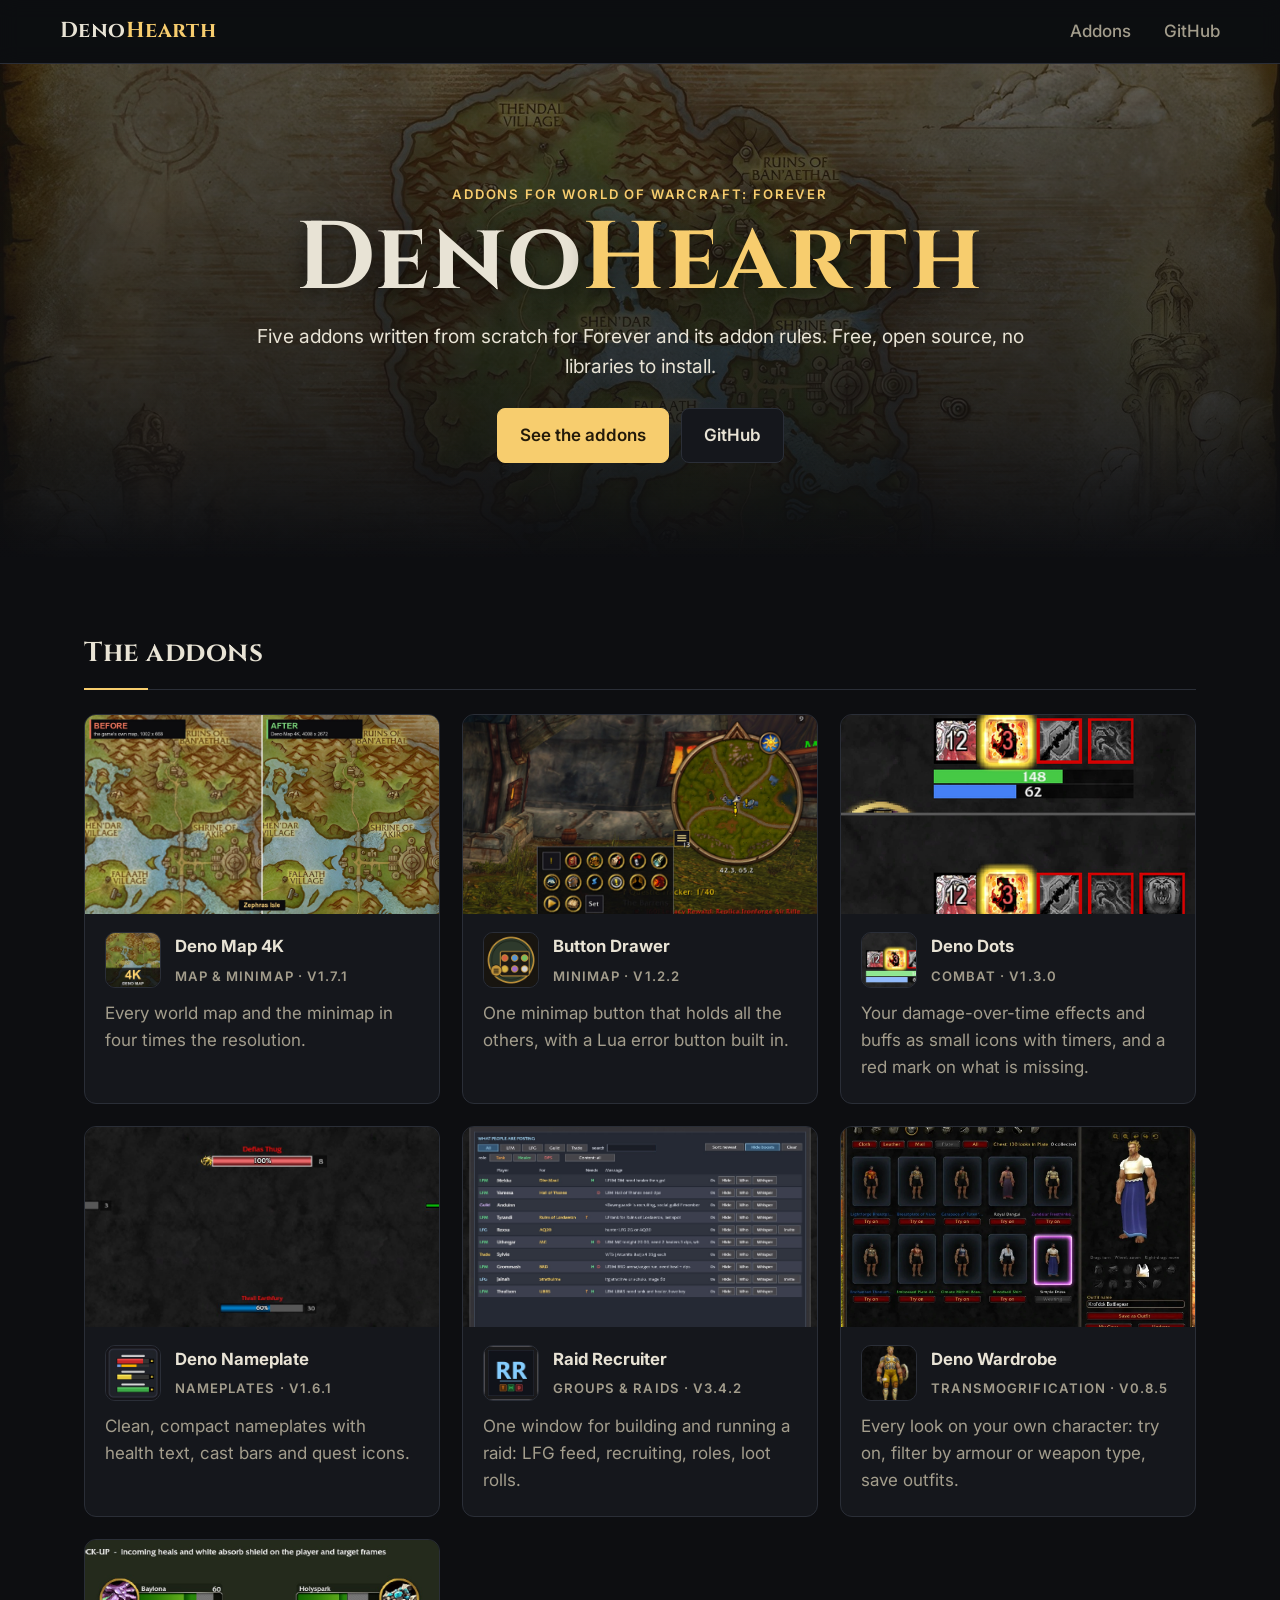
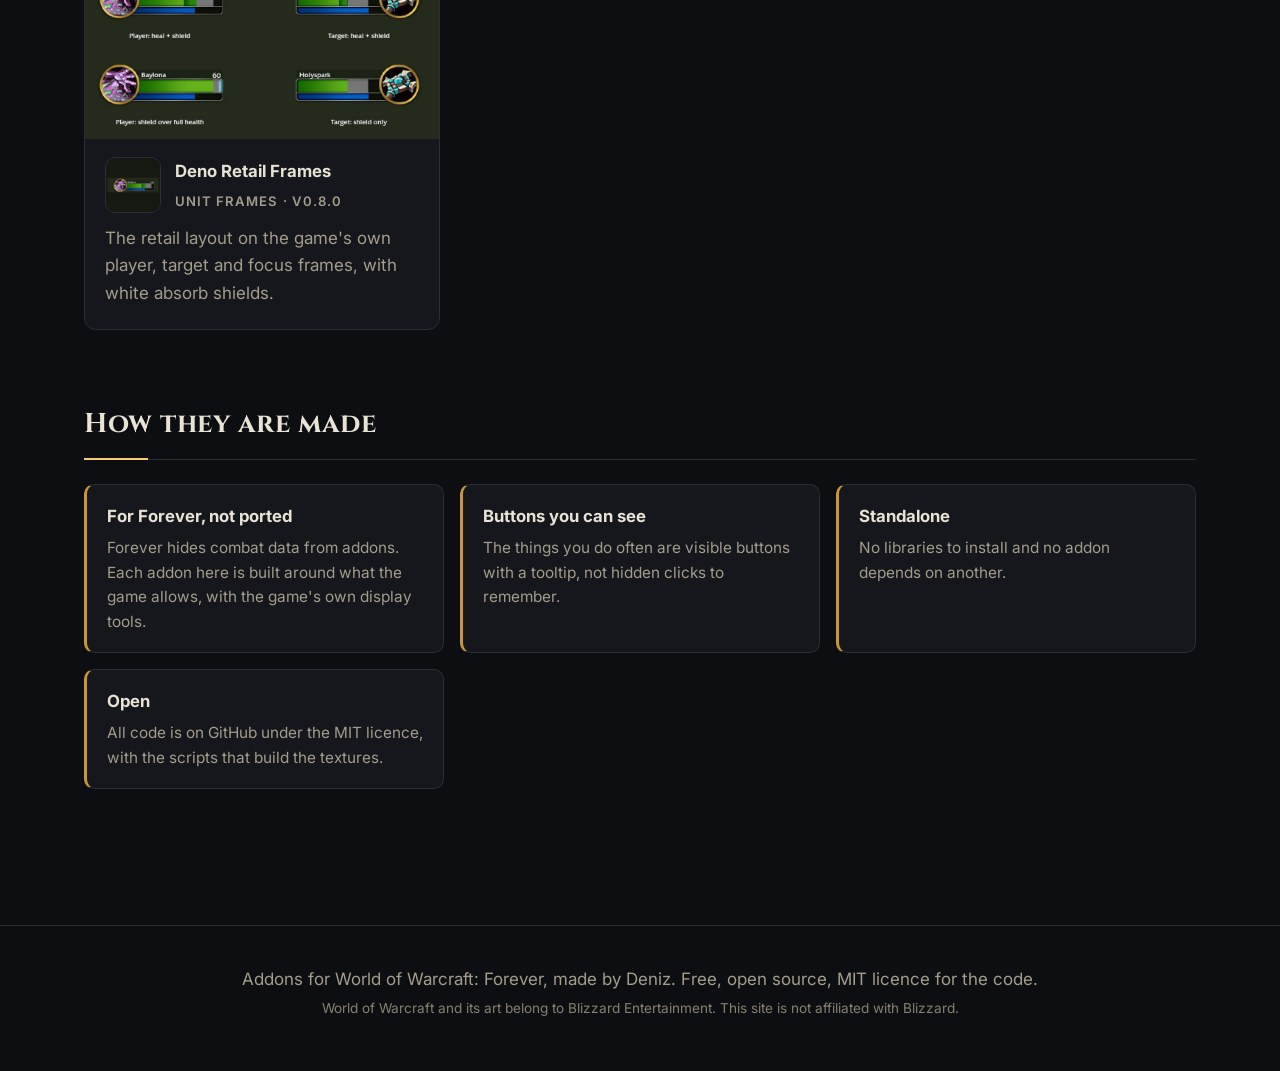
==== commit 1d459fa0: "Deno Nameplate v1.6.1, Raid Recruiter v3.4.2 Co-Authored-By: Claude Opus 5.5 <noreply@anthropic.com>" ====
--- a/index.html
+++ b/index.html
@@ -64,7 +64,7 @@
       <div class="thumb"><img loading="lazy" src="img/DenoNameplate-1-plates.jpg" alt=""></div>
       <div class="meta">
         <img class="logo" src="img/deno-nameplate-logo.jpg" alt="" width="56" height="56">
-        <div><h3>Deno Nameplate</h3><p class="kind">Nameplates · v1.6.0</p></div>
+        <div><h3>Deno Nameplate</h3><p class="kind">Nameplates · v1.6.1</p></div>
       </div>
       <p>Clean, compact nameplates with health text, cast bars and quest icons.</p>
     </a>
@@ -72,7 +72,7 @@
       <div class="thumb"><img loading="lazy" src="img/RaidRecruiter-1-lfg-feed.jpg" alt=""></div>
       <div class="meta">
         <img class="logo" src="img/raid-recruiter-logo.jpg" alt="" width="56" height="56">
-        <div><h3>Raid Recruiter</h3><p class="kind">Groups &amp; raids · v3.4.1</p></div>
+        <div><h3>Raid Recruiter</h3><p class="kind">Groups &amp; raids · v3.4.2</p></div>
       </div>
       <p>One window for building and running a raid: LFG feed, recruiting, roles, loot rolls.</p>
     </a>
